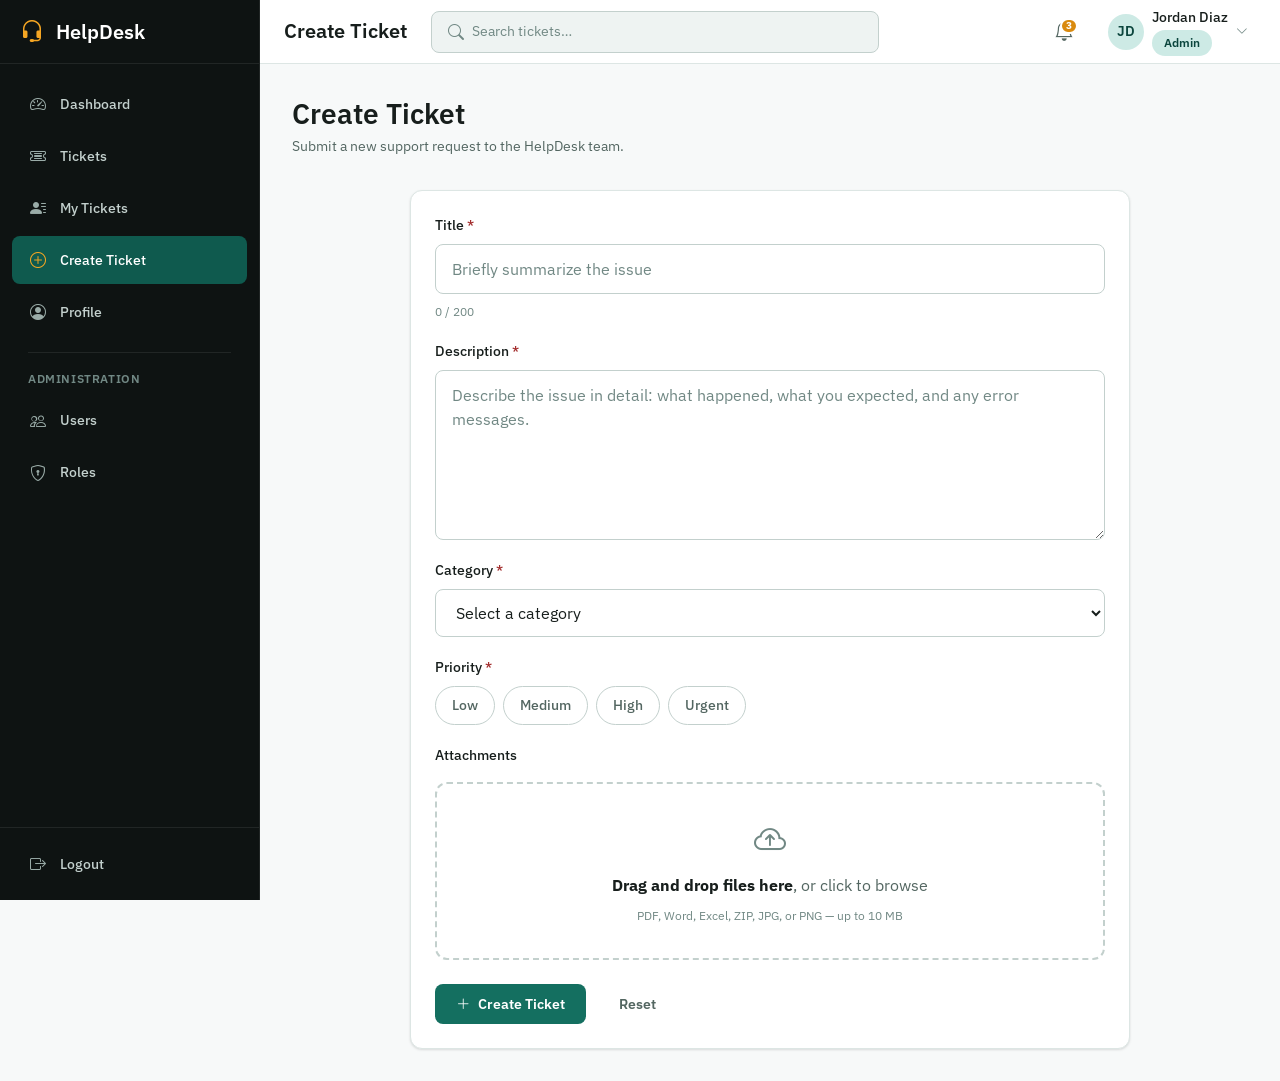
==== frontend/create-ticket.html @ c93eaa87 "feat(frontend): implement ticket management interface" ====
<!doctype html>
<html lang="en">
<head>
  <meta charset="UTF-8" />
  <meta name="viewport" content="width=device-width, initial-scale=1.0" />
  <title>Create Ticket · HelpDesk</title>
  <meta name="description" content="Submit a new HelpDesk support request." />

  <link rel="preconnect" href="https://fonts.googleapis.com" />
  <link rel="preconnect" href="https://fonts.gstatic.com" crossorigin />
  <link
    href="https://fonts.googleapis.com/css2?family=IBM+Plex+Sans:wght@400;500;600;700&family=IBM+Plex+Mono:wght@400;500&display=swap"
    rel="stylesheet"
  />
  <link
    rel="stylesheet"
    href="https://cdn.jsdelivr.net/npm/bootstrap-icons@1.11.3/font/bootstrap-icons.min.css"
  />

  <link rel="stylesheet" href="css/variables.css" />
  <link rel="stylesheet" href="css/base.css" />
  <link rel="stylesheet" href="css/layout.css" />
  <link rel="stylesheet" href="css/components.css" />
  <link rel="stylesheet" href="css/shell.css" />
</head>
<body>
  <a href="#main-content" class="skip-link">Skip to main content</a>

  <div class="app-shell" id="app-shell">
    <aside class="app-shell__sidebar sidebar" id="sidebar" aria-label="Primary">
      <div class="sidebar__brand">
        <i class="bi bi-headset" aria-hidden="true"></i>
        <span class="sidebar__brand-text">HelpDesk</span>
      </div>

      <nav class="sidebar__nav" aria-label="Main navigation">
        <ul class="sidebar__list">
          <li>
            <a class="sidebar__link" href="dashboard.html" data-nav="dashboard.html">
              <i class="bi bi-speedometer2" aria-hidden="true"></i>
              <span>Dashboard</span>
            </a>
          </li>
          <li>
            <a class="sidebar__link" href="tickets.html" data-nav="tickets.html">
              <i class="bi bi-ticket-detailed" aria-hidden="true"></i>
              <span>Tickets</span>
            </a>
          </li>
          <li>
            <a class="sidebar__link" href="my-tickets.html" data-nav="my-tickets.html">
              <i class="bi bi-person-lines-fill" aria-hidden="true"></i>
              <span>My Tickets</span>
            </a>
          </li>
          <li>
            <a class="sidebar__link" href="create-ticket.html" data-nav="create-ticket.html">
              <i class="bi bi-plus-circle" aria-hidden="true"></i>
              <span>Create Ticket</span>
            </a>
          </li>
          <li>
            <a class="sidebar__link" href="profile.html" data-nav="profile.html">
              <i class="bi bi-person-circle" aria-hidden="true"></i>
              <span>Profile</span>
            </a>
          </li>
        </ul>

        <div class="sidebar__divider" role="separator"></div>
        <p class="sidebar__section-label">Administration</p>
        <ul class="sidebar__list">
          <li>
            <a class="sidebar__link" href="users.html" data-nav="users.html">
              <i class="bi bi-people" aria-hidden="true"></i>
              <span>Users</span>
            </a>
          </li>
          <li>
            <a class="sidebar__link" href="roles.html" data-nav="roles.html">
              <i class="bi bi-shield-lock" aria-hidden="true"></i>
              <span>Roles</span>
            </a>
          </li>
        </ul>
      </nav>

      <div class="sidebar__footer">
        <button
          type="button"
          class="sidebar__link"
          data-placeholder-action="Sign-out isn't connected to the backend yet."
        >
          <i class="bi bi-box-arrow-right" aria-hidden="true"></i>
          <span>Logout</span>
        </button>
      </div>
    </aside>

    <div class="app-shell__overlay" id="shell-overlay" hidden></div>

    <header class="app-shell__topbar topbar">
      <button
        type="button"
        class="topbar__menu-toggle"
        id="sidebar-toggle"
        aria-label="Toggle navigation"
        aria-expanded="false"
        aria-controls="sidebar"
      >
        <i class="bi bi-list" aria-hidden="true"></i>
      </button>

      <p class="topbar__title" aria-hidden="true">Create Ticket</p>

      <div class="topbar__search">
        <i class="bi bi-search" aria-hidden="true"></i>
        <input
          type="search"
          class="topbar__search-input"
          placeholder="Search tickets…"
          aria-label="Search tickets"
        />
      </div>

      <div class="topbar__actions">
        <button
          type="button"
          class="topbar__icon-btn"
          aria-label="Notifications, 3 unread"
          data-placeholder-action="Notifications aren't wired up yet."
        >
          <i class="bi bi-bell" aria-hidden="true"></i>
          <span class="topbar__badge" aria-hidden="true">3</span>
        </button>

        <div class="topbar__user">
          <button
            type="button"
            class="topbar__user-trigger"
            id="user-menu-trigger"
            aria-haspopup="true"
            aria-expanded="false"
            aria-controls="user-menu"
          >
            <span class="avatar" aria-hidden="true">JD</span>
            <span class="topbar__user-info">
              <span class="topbar__user-name">Jordan Diaz</span>
              <span class="badge badge--brand">Admin</span>
            </span>
            <i class="bi bi-chevron-down" aria-hidden="true"></i>
          </button>

          <div class="dropdown-menu" id="user-menu" role="menu" aria-label="User menu" hidden>
            <a class="dropdown-menu__item" role="menuitem" href="profile.html">
              <i class="bi bi-person" aria-hidden="true"></i>
              Profile
            </a>
            <div class="dropdown-menu__divider" role="separator"></div>
            <button
              type="button"
              class="dropdown-menu__item"
              role="menuitem"
              data-placeholder-action="Sign-out isn't connected to the backend yet."
            >
              <i class="bi bi-box-arrow-right" aria-hidden="true"></i>
              Logout
            </button>
          </div>
        </div>
      </div>
    </header>

    <main class="app-shell__main" id="main-content">
      <div class="page-header">
        <div>
          <h1 class="page-header__title">Create Ticket</h1>
          <p class="page-header__subtitle">Submit a new support request to the HelpDesk team.</p>
        </div>
      </div>

      <div class="container container--md">
        <div class="card">
          <div class="card__body">
            <form id="create-ticket-form" novalidate>
              <div class="form-group">
              <label class="form-label form-label--required" for="title-input">Title</label>
              <input
                class="form-control"
                type="text"
                id="title-input"
                name="title"
                maxlength="200"
                placeholder="Briefly summarize the issue"
                aria-describedby="title-error title-count"
                required
              />
              <div class="flex justify-between">
                <p class="form-error" id="title-error" role="alert" hidden></p>
                <p class="form-hint" id="title-count">0 / 200</p>
              </div>
            </div>

            <div class="form-group">
              <label class="form-label form-label--required" for="description-input">Description</label>
              <textarea
                class="form-control"
                id="description-input"
                name="description"
                rows="6"
                placeholder="Describe the issue in detail: what happened, what you expected, and any error messages."
                aria-describedby="description-error"
                required
              ></textarea>
              <p class="form-error" id="description-error" role="alert" hidden></p>
            </div>

            <div class="form-group">
              <label class="form-label form-label--required" for="category-select">Category</label>
              <select class="form-control" id="category-select" name="category" aria-describedby="category-error" required>
                <option value="" disabled selected>Select a category</option>
                <option value="Software">Software</option>
                <option value="Hardware">Hardware</option>
                <option value="Network">Network</option>
                <option value="Email">Email</option>
                <option value="Accounts">Accounts</option>
                <option value="Security">Security</option>
                <option value="Infrastructure">Infrastructure</option>
                <option value="Other">Other</option>
              </select>
              <p class="form-error" id="category-error" role="alert" hidden></p>
            </div>

            <div class="form-group">
              <span class="form-label form-label--required" id="priority-label">Priority</span>
              <div class="choice-group" role="radiogroup" aria-labelledby="priority-label" aria-describedby="priority-error">
                <button type="button" class="choice-chip" data-priority="LOW" role="radio" aria-checked="false">Low</button>
                <button type="button" class="choice-chip" data-priority="MEDIUM" role="radio" aria-checked="false">Medium</button>
                <button type="button" class="choice-chip" data-priority="HIGH" role="radio" aria-checked="false">High</button>
                <button type="button" class="choice-chip" data-priority="URGENT" role="radio" aria-checked="false">Urgent</button>
              </div>
              <p class="form-error" id="priority-error" role="alert" hidden></p>
            </div>

            <div class="form-group">
              <span class="form-label">Attachments</span>
              <div id="attachment-preview-list"></div>
              <div
                class="upload-area"
                id="attachment-upload"
                tabindex="0"
                role="button"
                aria-label="Upload an attachment: drag and drop files, or press Enter to browse"
              >
                <i class="bi bi-cloud-arrow-up" aria-hidden="true"></i>
                <p><strong>Drag and drop files here</strong>, or click to browse</p>
                <p class="form-hint">PDF, Word, Excel, ZIP, JPG, or PNG — up to 10 MB</p>
                <input
                  type="file"
                  id="attachment-input"
                  class="sr-only"
                  multiple
                  tabindex="-1"
                  aria-hidden="true"
                  accept=".pdf,.doc,.docx,.xls,.xlsx,.zip,.jpg,.jpeg,.png"
                />
              </div>
            </div>

            <div class="flex gap-3 mt-6">
              <button type="submit" id="create-ticket-submit" class="btn btn--primary">
                <i class="bi bi-plus-lg" aria-hidden="true"></i>
                Create Ticket
              </button>
              <button type="reset" class="btn btn--ghost">
                Reset
              </button>
            </div>
          </form>
        </div>
        </div>
      </div>
    </main>
  </div>

  <script type="module" src="js/pages/create-ticket.js"></script>
</body>
</html>
---- frontend/css/variables.css ----
/*
  Design tokens — "Signal & Slate"
  A cool slate-teal neutral scale (never pure gray) paired with a deep teal
  brand color and an amber "signal" accent reserved for anything that needs
  a human's attention: priority, pending states, warnings. The metaphor is
  literal for a HelpDesk: tickets are signals, teal is the calm resolution
  color, amber is the thing still waiting on you.

  Every other stylesheet reads from here only — no hex codes, no magic
  numbers for spacing/radius/shadow/etc. should appear outside this file.
*/

:root {
  /* ---------- Neutral scale (cool slate-teal undertone) ---------- */
  --color-neutral-0: #ffffff;
  --color-neutral-50: #f7f9f9;
  --color-neutral-100: #eef3f2;
  --color-neutral-200: #dde6e4;
  --color-neutral-300: #c3d0cd;
  --color-neutral-400: #9aacA8;
  --color-neutral-500: #718884;
  --color-neutral-600: #536661;
  --color-neutral-700: #3d4c48;
  --color-neutral-800: #283330;
  --color-neutral-900: #171e1c;
  --color-neutral-950: #0e1312;

  /* ---------- Brand (deep teal) ---------- */
  --color-brand-50: #eaf6f4;
  --color-brand-100: #cdeae5;
  --color-brand-200: #9bd5cb;
  --color-brand-300: #69c0b1;
  --color-brand-400: #3ca897;
  --color-brand-500: #1f8b7a;
  --color-brand-600: #146f60;
  --color-brand-700: #0f5a4e;
  --color-brand-800: #0b453d;
  --color-brand-900: #08332c;

  /* ---------- Signal (amber — attention / warning / priority) ---------- */
  --color-signal-50: #fff7e8;
  --color-signal-100: #ffebc2;
  --color-signal-200: #ffd98a;
  --color-signal-300: #fdc35a;
  --color-signal-400: #f5a623;
  --color-signal-500: #d98a0f;
  --color-signal-600: #b4700a;
  --color-signal-700: #8f5808;

  /* ---------- Semantic ---------- */
  --color-success-100: #dcf3e7;
  --color-success-500: #1e8e5a;
  --color-success-600: #187249;
  --color-success-700: #146643;

  --color-danger-100: #fbe2e2;
  --color-danger-500: #c33b3b;
  --color-danger-600: #a32e2e;
  --color-danger-700: #832525;

  --color-warning-100: var(--color-signal-100);
  --color-warning-500: var(--color-signal-500);
  --color-warning-600: var(--color-signal-600);

  --color-info-100: #dceef2;
  --color-info-500: #3b7a8c;
  --color-info-600: #2a5a68;

  /* ---------- Surface & text (light theme defaults) ---------- */
  --color-bg-canvas: var(--color-neutral-50);
  --color-bg-surface: var(--color-neutral-0);
  --color-bg-surface-raised: var(--color-neutral-0);
  --color-bg-sunken: var(--color-neutral-100);
  --color-border: var(--color-neutral-200);
  --color-border-strong: var(--color-neutral-300);

  --color-text-primary: var(--color-neutral-900);
  --color-text-secondary: var(--color-neutral-600);
  --color-text-muted: var(--color-neutral-500);
  --color-text-on-brand: var(--color-neutral-0);
  --color-text-link: var(--color-brand-700);
  --color-text-link-hover: var(--color-brand-800);

  --color-focus-ring: var(--color-brand-500);

  /* ---------- Typography ---------- */
  --font-family-sans: "IBM Plex Sans", "Segoe UI", -apple-system, BlinkMacSystemFont, sans-serif;
  --font-family-mono: "IBM Plex Mono", ui-monospace, SFMono-Regular, Menlo, Consolas, monospace;

  --font-size-xs: 0.75rem;    /* 12px */
  --font-size-sm: 0.875rem;   /* 14px */
  --font-size-base: 1rem;     /* 16px */
  --font-size-md: 1.125rem;   /* 18px */
  --font-size-lg: 1.25rem;    /* 20px */
  --font-size-xl: 1.5rem;     /* 24px */
  --font-size-2xl: 1.75rem;   /* 28px */
  --font-size-3xl: 2rem;      /* 32px */
  --font-size-4xl: 2.5rem;    /* 40px */

  --font-weight-regular: 400;
  --font-weight-medium: 500;
  --font-weight-semibold: 600;
  --font-weight-bold: 700;

  --line-height-tight: 1.25;
  --line-height-snug: 1.375;
  --line-height-normal: 1.5;
  --line-height-relaxed: 1.625;

  /* ---------- Spacing (4px base unit) ---------- */
  --space-0: 0;
  --space-1: 0.25rem;   /* 4px */
  --space-2: 0.5rem;    /* 8px */
  --space-3: 0.75rem;   /* 12px */
  --space-4: 1rem;      /* 16px */
  --space-5: 1.25rem;   /* 20px */
  --space-6: 1.5rem;    /* 24px */
  --space-8: 2rem;      /* 32px */
  --space-10: 2.5rem;   /* 40px */
  --space-12: 3rem;     /* 48px */
  --space-16: 4rem;     /* 64px */
  --space-20: 5rem;     /* 80px */
  --space-24: 6rem;     /* 96px */

  /* ---------- Radius ---------- */
  --radius-sm: 0.25rem;   /* 4px */
  --radius-md: 0.5rem;    /* 8px */
  --radius-lg: 0.75rem;   /* 12px */
  --radius-xl: 1rem;      /* 16px */
  --radius-full: 9999px;

  /* ---------- Shadows (soft, low-opacity, neutral-tinted) ---------- */
  --shadow-xs: 0 1px 2px rgba(14, 19, 18, 0.06);
  --shadow-sm: 0 1px 3px rgba(14, 19, 18, 0.08), 0 1px 2px rgba(14, 19, 18, 0.05);
  --shadow-md: 0 4px 8px rgba(14, 19, 18, 0.08), 0 2px 4px rgba(14, 19, 18, 0.06);
  --shadow-lg: 0 12px 24px rgba(14, 19, 18, 0.12), 0 4px 8px rgba(14, 19, 18, 0.06);
  --shadow-xl: 0 24px 48px rgba(14, 19, 18, 0.16), 0 8px 16px rgba(14, 19, 18, 0.08);
  --shadow-focus: 0 0 0 3px rgba(31, 139, 122, 0.35);

  /* ---------- Motion ---------- */
  --transition-fast: 120ms;
  --transition-base: 200ms;
  --transition-slow: 320ms;
  --ease-standard: cubic-bezier(0.4, 0, 0.2, 1);

  /* ---------- Z-index scale ---------- */
  --z-base: 0;
  --z-dropdown: 1000;
  --z-sticky: 1100;
  --z-overlay: 1200;
  --z-modal: 1300;
  --z-toast: 1400;
  --z-tooltip: 1500;

  /* ---------- App shell (sidebar + topbar) ---------- */
  --sidebar-width: 16.25rem;      /* 260px, desktop */
  --sidebar-width-collapsed: 4.5rem; /* 72px, icon-only tablet rail */
  --topbar-height: 4rem;          /* 64px */

  /* ---------- Container widths ---------- */
  --container-sm: 640px;
  --container-md: 768px;
  --container-lg: 1024px;
  --container-xl: 1280px;
  --container-2xl: 1440px;

  /*
    Breakpoint reference only — CSS custom properties cannot be used inside
    an @media condition, so these document the literal px values every
    @media rule in this codebase must match: mobile <480px, tablet <768px,
    desktop <1024px, wide >=1280px.
  */
  --breakpoint-sm: 480px;
  --breakpoint-md: 768px;
  --breakpoint-lg: 1024px;
  --breakpoint-xl: 1280px;
}

/* ---------- Dark theme ---------- */
@media (prefers-color-scheme: dark) {
  :root:not([data-theme="light"]) {
    --color-bg-canvas: var(--color-neutral-950);
    --color-bg-surface: var(--color-neutral-900);
    --color-bg-surface-raised: var(--color-neutral-800);
    --color-bg-sunken: #10201d;
    --color-border: var(--color-neutral-700);
    --color-border-strong: var(--color-neutral-600);

    --color-text-primary: var(--color-neutral-50);
    --color-text-secondary: var(--color-neutral-300);
    --color-text-muted: var(--color-neutral-400);
    --color-text-link: var(--color-brand-300);
    --color-text-link-hover: var(--color-brand-200);

    --color-focus-ring: var(--color-brand-300);

    --shadow-xs: 0 1px 2px rgba(0, 0, 0, 0.35);
    --shadow-sm: 0 1px 3px rgba(0, 0, 0, 0.4), 0 1px 2px rgba(0, 0, 0, 0.3);
    --shadow-md: 0 4px 8px rgba(0, 0, 0, 0.45), 0 2px 4px rgba(0, 0, 0, 0.3);
    --shadow-lg: 0 12px 24px rgba(0, 0, 0, 0.5), 0 4px 8px rgba(0, 0, 0, 0.3);
    --shadow-xl: 0 24px 48px rgba(0, 0, 0, 0.55), 0 8px 16px rgba(0, 0, 0, 0.35);
  }
}

/* Explicit opt-in override, ready for a future theme toggle. */
:root[data-theme="dark"] {
  --color-bg-canvas: var(--color-neutral-950);
  --color-bg-surface: var(--color-neutral-900);
  --color-bg-surface-raised: var(--color-neutral-800);
  --color-bg-sunken: #10201d;
  --color-border: var(--color-neutral-700);
  --color-border-strong: var(--color-neutral-600);

  --color-text-primary: var(--color-neutral-50);
  --color-text-secondary: var(--color-neutral-300);
  --color-text-muted: var(--color-neutral-400);
  --color-text-link: var(--color-brand-300);
  --color-text-link-hover: var(--color-brand-200);

  --color-focus-ring: var(--color-brand-300);
}
---- frontend/css/base.css ----
/* Reset, root typography, and global accessibility defaults. Loaded after
   variables.css and before layout.css / components.css. */

*,
*::before,
*::after {
  box-sizing: border-box;
}

* {
  margin: 0;
  padding: 0;
}

html {
  font-size: 100%;
  -webkit-text-size-adjust: 100%;
  scroll-behavior: smooth;
}

@media (prefers-reduced-motion: reduce) {
  html {
    scroll-behavior: auto;
  }

  *,
  *::before,
  *::after {
    animation-duration: 0.001ms !important;
    animation-iteration-count: 1 !important;
    transition-duration: 0.001ms !important;
    scroll-behavior: auto !important;
  }
}

body {
  font-family: var(--font-family-sans);
  font-size: var(--font-size-base);
  font-weight: var(--font-weight-regular);
  line-height: var(--line-height-normal);
  color: var(--color-text-primary);
  background-color: var(--color-bg-canvas);
  min-height: 100vh;
  text-rendering: optimizeLegibility;
  -webkit-font-smoothing: antialiased;
}

h1,
h2,
h3,
h4,
h5,
h6 {
  font-weight: var(--font-weight-semibold);
  line-height: var(--line-height-tight);
  color: var(--color-text-primary);
}

h1 {
  font-size: var(--font-size-3xl);
}

h2 {
  font-size: var(--font-size-2xl);
}

h3 {
  font-size: var(--font-size-xl);
}

h4 {
  font-size: var(--font-size-lg);
}

p {
  line-height: var(--line-height-relaxed);
}

small {
  font-size: var(--font-size-sm);
}

code,
kbd,
samp,
pre {
  font-family: var(--font-family-mono);
}

a {
  color: var(--color-text-link);
  text-decoration: none;
}

a:hover {
  color: var(--color-text-link-hover);
  text-decoration: underline;
}

img,
svg {
  display: block;
  max-width: 100%;
}

button,
input,
select,
textarea {
  font: inherit;
  color: inherit;
}

button {
  cursor: pointer;
  background: none;
  border: none;
}

ul,
ol {
  list-style: none;
}

table {
  border-collapse: collapse;
  width: 100%;
}

/* Single, consistent focus treatment for every interactive element —
   :focus-visible so mouse clicks don't leave a visible ring, only
   keyboard/AT navigation does. */
a:focus-visible,
button:focus-visible,
input:focus-visible,
select:focus-visible,
textarea:focus-visible,
[tabindex]:focus-visible {
  outline: 2px solid var(--color-focus-ring);
  outline-offset: 2px;
}

::selection {
  background-color: var(--color-brand-200);
  color: var(--color-brand-900);
}

/* Visually hidden but still available to assistive technology. */
.sr-only {
  position: absolute;
  width: 1px;
  height: 1px;
  padding: 0;
  margin: -1px;
  overflow: hidden;
  clip: rect(0, 0, 0, 0);
  white-space: nowrap;
  border: 0;
}
---- frontend/css/layout.css ----
/* Structural layout primitives: containers, grid/flex utilities, and page
   skeleton (app shell). Desktop-first — base rules target desktop/tablet,
   @media (max-width) rules scale down for mobile. */

.container {
  width: 100%;
  max-width: var(--container-xl);
  margin-inline: auto;
  padding-inline: var(--space-6);
}

.container--sm {
  max-width: var(--container-sm);
}

.container--md {
  max-width: var(--container-md);
}

.container--2xl {
  max-width: var(--container-2xl);
}

@media (max-width: 768px) {
  .container {
    padding-inline: var(--space-4);
  }
}

/* ---------- Flex utilities ---------- */
.flex {
  display: flex;
}

.flex-col {
  flex-direction: column;
}

.flex-wrap {
  flex-wrap: wrap;
}

.items-center {
  align-items: center;
}

.items-start {
  align-items: flex-start;
}

.items-end {
  align-items: flex-end;
}

.justify-center {
  justify-content: center;
}

.justify-between {
  justify-content: space-between;
}

.justify-end {
  justify-content: flex-end;
}

.flex-1 {
  flex: 1 1 0%;
}

.gap-1 { gap: var(--space-1); }
.gap-2 { gap: var(--space-2); }
.gap-3 { gap: var(--space-3); }
.gap-4 { gap: var(--space-4); }
.gap-6 { gap: var(--space-6); }
.gap-8 { gap: var(--space-8); }

/* ---------- Grid utilities ---------- */
.grid {
  display: grid;
  gap: var(--space-6);
}

.grid-cols-2 {
  grid-template-columns: repeat(2, 1fr);
}

.grid-cols-3 {
  grid-template-columns: repeat(3, 1fr);
}

.grid-cols-4 {
  grid-template-columns: repeat(4, 1fr);
}

@media (max-width: 1024px) {
  .grid-cols-4 {
    grid-template-columns: repeat(2, 1fr);
  }
}

@media (max-width: 768px) {
  .grid-cols-2,
  .grid-cols-3,
  .grid-cols-4 {
    grid-template-columns: 1fr;
  }
}

/* ---------- Spacing utilities (the small, high-reuse subset only) ---------- */
.mt-2 { margin-top: var(--space-2); }
.mt-4 { margin-top: var(--space-4); }
.mt-6 { margin-top: var(--space-6); }
.mt-8 { margin-top: var(--space-8); }
.mb-2 { margin-bottom: var(--space-2); }
.mb-4 { margin-bottom: var(--space-4); }
.mb-6 { margin-bottom: var(--space-6); }
.ml-auto { margin-left: auto; }

/* Technical/code-like data (device info, error codes) — reaches for the
   mono half of the type pairing that base.css otherwise never uses. */
.text-mono {
  font-family: var(--font-family-mono);
  font-size: var(--font-size-sm);
  color: var(--color-text-secondary);
}

/* ---------- App shell skeleton ---------- */
/* The structural grid every authenticated page (dashboard, tickets,
   profile, admin, ...) shares. Visual skin for the sidebar/topbar
   contents lives in shell.css — this file only owns the grid mechanics,
   consistent with layout.css's "structural, content-agnostic" job. */
.app-shell {
  display: grid;
  grid-template-columns: var(--sidebar-width) 1fr;
  grid-template-rows: var(--topbar-height) 1fr;
  grid-template-areas:
    "sidebar topbar"
    "sidebar main";
  min-height: 100vh;
}

.app-shell__topbar {
  grid-area: topbar;
  position: sticky;
  top: 0;
  z-index: var(--z-sticky);
}

.app-shell__sidebar {
  grid-area: sidebar;
}

.app-shell__main {
  grid-area: main;
  padding: var(--space-8);
  overflow-x: auto;
  overflow-y: auto;
}

/* Tablet: a permanent icon-only rail, not a toggle — the simplest way to
   keep every nav item reachable without spending width on labels. */
@media (max-width: 1024px) {
  .app-shell {
    grid-template-columns: var(--sidebar-width-collapsed) 1fr;
  }
}

/* Mobile: the sidebar leaves the grid entirely and becomes an off-canvas
   overlay (shell.css positions/animates it); shell.js toggles `.is-open`
   and the backdrop's `hidden` attribute. */
@media (max-width: 768px) {
  .app-shell {
    grid-template-columns: 1fr;
    grid-template-areas:
      "topbar"
      "main";
  }

  .app-shell__sidebar {
    position: fixed;
    inset-block: 0;
    left: 0;
    width: var(--sidebar-width);
    transform: translateX(-100%);
    transition: transform var(--transition-base) var(--ease-standard);
    z-index: var(--z-modal);
  }

  .app-shell__sidebar.is-open {
    transform: translateX(0);
  }
}

.app-shell__overlay {
  position: fixed;
  inset: 0;
  z-index: var(--z-overlay);
  background-color: rgba(14, 19, 18, 0.45);
}

.app-shell__overlay[hidden] {
  display: none;
}

/* ---------- Detail-page layout (main content + a narrower sidebar) ---------- */
/* For any page pairing primary content with a "key facts" side panel —
   ticket-details.html now, a future profile/user-details page later.
   Deliberately not a 50/50 .grid-cols-2: the sidebar is a summary, not a
   peer column. */
.grid-detail {
  display: grid;
  grid-template-columns: 2fr 1fr;
  gap: var(--space-6);
  align-items: start;
}

.grid-detail__sidebar {
  position: sticky;
  top: calc(var(--topbar-height) + var(--space-6));
}

@media (max-width: 1024px) {
  .grid-detail {
    grid-template-columns: 1fr;
  }

  .grid-detail__sidebar {
    position: static;
  }
}

/* ---------- Full-viewport centering (used by the auth screens) ---------- */
.screen-center {
  min-height: 100vh;
  display: flex;
  align-items: center;
  justify-content: center;
}
---- frontend/css/components.css ----
/* Reusable component library: buttons, cards, forms, tables, badges,
   alerts, spinner, modal, toast, empty state. Every component is
   BEM-lite (.component, .component__part, .component--variant) and reads
   exclusively from variables.css tokens. */

/* ================= Buttons ================= */
.btn {
  display: inline-flex;
  align-items: center;
  justify-content: center;
  gap: var(--space-2);
  padding: var(--space-3) var(--space-5);
  border-radius: var(--radius-md);
  font-size: var(--font-size-sm);
  font-weight: var(--font-weight-semibold);
  line-height: 1;
  border: 1px solid transparent;
  transition: background-color var(--transition-fast) var(--ease-standard),
    border-color var(--transition-fast) var(--ease-standard),
    box-shadow var(--transition-fast) var(--ease-standard),
    transform var(--transition-fast) var(--ease-standard);
  white-space: nowrap;
}

.btn:active {
  transform: translateY(1px);
}

.btn:disabled,
.btn[aria-disabled="true"] {
  opacity: 0.55;
  cursor: not-allowed;
  transform: none;
}

.btn--sm {
  padding: var(--space-2) var(--space-4);
  font-size: var(--font-size-xs);
}

.btn--lg {
  padding: var(--space-4) var(--space-6);
  font-size: var(--font-size-base);
}

.btn--block {
  width: 100%;
}

.btn--primary {
  background-color: var(--color-brand-600);
  color: var(--color-text-on-brand);
}

.btn--primary:hover:not(:disabled) {
  background-color: var(--color-brand-700);
}

.btn--secondary {
  background-color: var(--color-bg-sunken);
  color: var(--color-text-primary);
  border-color: var(--color-border-strong);
}

.btn--secondary:hover:not(:disabled) {
  background-color: var(--color-neutral-200);
}

.btn--outline {
  background-color: transparent;
  color: var(--color-brand-700);
  border-color: var(--color-brand-600);
}

.btn--outline:hover:not(:disabled) {
  background-color: var(--color-brand-50);
}

.btn--ghost {
  background-color: transparent;
  color: var(--color-text-secondary);
}

.btn--ghost:hover:not(:disabled) {
  background-color: var(--color-bg-sunken);
  color: var(--color-text-primary);
}

.btn--danger {
  background-color: var(--color-danger-600);
  color: var(--color-text-on-brand);
}

.btn--danger:hover:not(:disabled) {
  background-color: var(--color-danger-700);
}

/* A .btn is often an <a> (e.g. "Back to sign in"), and base.css's global
   `a:hover` rule (color + underline) outranks a plain `.btn--variant`
   color declaration on specificity — without this, an anchor button's
   text would flip to the link-hover color and underline on hover. */
a.btn,
a.btn:hover,
a.btn:focus {
  text-decoration: none;
}

a.btn--primary:hover,
a.btn--danger:hover {
  color: var(--color-text-on-brand);
}

a.btn--secondary:hover {
  color: var(--color-text-primary);
}

a.btn--outline:hover {
  color: var(--color-brand-700);
}

a.btn--ghost:hover {
  color: var(--color-text-primary);
}

/* Injected by utils.js's setButtonLoading() in place of the button's icon
   while a (simulated or real) request is in flight. Uses currentColor so
   it automatically matches whichever button variant it's placed in. */
.btn__spinner {
  width: 1rem;
  height: 1rem;
  border: 2px solid currentColor;
  border-top-color: transparent;
  border-radius: var(--radius-full);
  opacity: 0.85;
  animation: spin 700ms linear infinite;
}

/* ================= Cards ================= */
.card {
  background-color: var(--color-bg-surface);
  border: 1px solid var(--color-border);
  border-radius: var(--radius-lg);
  box-shadow: var(--shadow-sm);
}

.card__header {
  padding: var(--space-5) var(--space-6);
  border-bottom: 1px solid var(--color-border);
  display: flex;
  align-items: center;
  justify-content: space-between;
  gap: var(--space-4);
}

.card__header h1,
.card__header h2,
.card__header h3 {
  font-size: var(--font-size-lg);
}

.card__body {
  padding: var(--space-6);
}

.card__footer {
  padding: var(--space-5) var(--space-6);
  border-top: 1px solid var(--color-border);
  display: flex;
  align-items: center;
  justify-content: flex-end;
  gap: var(--space-3);
}

/* ================= Forms ================= */
.form-group {
  display: flex;
  flex-direction: column;
  gap: var(--space-2);
  margin-bottom: var(--space-5);
}

.form-label {
  font-size: var(--font-size-sm);
  font-weight: var(--font-weight-medium);
  color: var(--color-text-primary);
}

.form-label--required::after {
  content: " *";
  color: var(--color-danger-600);
}

.form-control {
  width: 100%;
  padding: var(--space-3) var(--space-4);
  font-size: var(--font-size-base);
  color: var(--color-text-primary);
  background-color: var(--color-bg-surface);
  border: 1px solid var(--color-border-strong);
  border-radius: var(--radius-md);
  transition: border-color var(--transition-fast) var(--ease-standard),
    box-shadow var(--transition-fast) var(--ease-standard);
}

textarea.form-control {
  min-height: 6rem;
  resize: vertical;
}

.form-control::placeholder {
  color: var(--color-text-muted);
}

.form-control:focus-visible {
  outline: none;
  border-color: var(--color-brand-500);
  box-shadow: var(--shadow-focus);
}

.form-control[aria-invalid="true"] {
  border-color: var(--color-danger-600);
}

.form-control[aria-invalid="true"]:focus-visible {
  box-shadow: 0 0 0 3px rgba(195, 59, 59, 0.25);
}

.form-hint {
  font-size: var(--font-size-xs);
  color: var(--color-text-muted);
}

.form-error {
  font-size: var(--font-size-xs);
  color: var(--color-danger-600);
  font-weight: var(--font-weight-medium);
}

.form-check {
  display: flex;
  align-items: center;
  gap: var(--space-2);
}

.form-check input[type="checkbox"],
.form-check input[type="radio"] {
  width: 1.125rem;
  height: 1.125rem;
  accent-color: var(--color-brand-600);
}

.form-check label {
  font-size: var(--font-size-sm);
  color: var(--color-text-secondary);
}

/* ================= Input affix (icon and/or trailing toggle) ================= */
/* Originally auth-only; moved here once the tickets search box needed it
   too — a plain input decoration, not something specific to auth forms. */
.input-affix {
  position: relative;
}

.input-affix .form-control {
  padding-left: var(--space-10);
}

.input-affix__icon {
  position: absolute;
  left: var(--space-3);
  top: 50%;
  transform: translateY(-50%);
  color: var(--color-text-muted);
  pointer-events: none;
}

.input-affix__toggle {
  position: absolute;
  right: var(--space-1);
  top: 50%;
  transform: translateY(-50%);
  color: var(--color-text-muted);
  padding: var(--space-2);
  border-radius: var(--radius-sm);
}

.input-affix__toggle:hover {
  color: var(--color-text-primary);
  background-color: var(--color-bg-sunken);
}

/* ================= Password strength & requirements ================= */
.password-strength {
  display: flex;
  align-items: center;
  gap: var(--space-3);
  margin-top: var(--space-2);
}

.password-strength__bar {
  flex: 1 1 0%;
  height: 0.375rem;
  border-radius: var(--radius-full);
  background-color: var(--color-bg-sunken);
  overflow: hidden;
}

.password-strength__fill {
  height: 100%;
  width: 0%;
  border-radius: var(--radius-full);
  background-color: var(--color-border-strong);
  transition: width var(--transition-base) var(--ease-standard),
    background-color var(--transition-base) var(--ease-standard);
}

.password-strength--very-weak .password-strength__fill {
  background-color: var(--color-danger-500);
}

.password-strength--weak .password-strength__fill {
  background-color: var(--color-danger-500);
}

.password-strength--fair .password-strength__fill {
  background-color: var(--color-signal-400);
}

.password-strength--good .password-strength__fill {
  background-color: var(--color-info-500);
}

.password-strength--strong .password-strength__fill {
  background-color: var(--color-success-500);
}

.password-strength__label {
  font-size: var(--font-size-xs);
  font-weight: var(--font-weight-medium);
  color: var(--color-text-muted);
  min-width: 5.5rem;
  text-align: right;
}

.password-requirements {
  display: grid;
  grid-template-columns: repeat(2, 1fr);
  gap: var(--space-1) var(--space-4);
  margin-top: var(--space-3);
}

@media (max-width: 480px) {
  .password-requirements {
    grid-template-columns: 1fr;
  }
}

.password-requirements__item {
  display: flex;
  align-items: center;
  gap: var(--space-2);
  font-size: var(--font-size-xs);
  color: var(--color-text-muted);
  transition: color var(--transition-fast) var(--ease-standard);
}

.password-requirements__item i {
  font-size: var(--font-size-sm);
  flex-shrink: 0;
}

.password-requirements__item.is-met {
  color: var(--color-success-700);
}

/* ================= Tables ================= */
.table-wrapper {
  overflow-x: auto;
  border: 1px solid var(--color-border);
  border-radius: var(--radius-lg);
}

.table {
  width: 100%;
  border-collapse: collapse;
  font-size: var(--font-size-sm);
}

.table thead {
  background-color: var(--color-bg-sunken);
}

.table th {
  text-align: left;
  padding: var(--space-3) var(--space-4);
  font-weight: var(--font-weight-semibold);
  color: var(--color-text-secondary);
  text-transform: uppercase;
  font-size: var(--font-size-xs);
  letter-spacing: 0.04em;
  white-space: nowrap;
}

.table td {
  padding: var(--space-4);
  border-top: 1px solid var(--color-border);
  color: var(--color-text-primary);
  vertical-align: middle;
}

.table tbody tr {
  transition: background-color var(--transition-fast) var(--ease-standard);
}

.table--hover tbody tr:hover {
  background-color: var(--color-bg-sunken);
}

.table--striped tbody tr:nth-child(even) {
  background-color: var(--color-bg-sunken);
}

.table--clickable tbody tr {
  cursor: pointer;
}

/* Responsive: below 768px each row becomes its own stacked card and every
   cell grows a label (from its header's text, via a data attribute) —
   the standard "responsive table" pattern for data that doesn't fit a
   narrow viewport as columns. Opt-in per table with .table--stack. */
@media (max-width: 768px) {
  .table--stack thead {
    position: absolute;
    width: 1px;
    height: 1px;
    overflow: hidden;
    clip: rect(0, 0, 0, 0);
  }

  .table--stack,
  .table--stack tbody,
  .table--stack tr,
  .table--stack td {
    display: block;
    width: 100%;
  }

  .table--stack tr {
    padding: var(--space-3) var(--space-4);
    border-bottom: 1px solid var(--color-border);
  }

  .table--stack td {
    display: flex;
    align-items: center;
    justify-content: space-between;
    gap: var(--space-4);
    padding: var(--space-2) 0;
    border-top: none;
    text-align: right;
  }

  .table--stack td[data-label]::before {
    content: attr(data-label);
    font-size: var(--font-size-xs);
    font-weight: var(--font-weight-semibold);
    color: var(--color-text-secondary);
    text-transform: uppercase;
    letter-spacing: 0.04em;
    text-align: left;
  }
}

/* ================= Filter bar ================= */
.filter-bar {
  display: flex;
  flex-wrap: wrap;
  align-items: center;
  gap: var(--space-3);
  margin-bottom: var(--space-6);
}

.filter-bar__search {
  flex: 1 1 16rem;
  max-width: 24rem;
}

/* ================= Filter dropdown ================= */
/* A single-select dropdown filter (Status/Priority/Category/Sort) — the
   open/close/outside-click/Escape mechanics come from core/dropdown.js,
   shared with the topbar user menu; this is only the visual trigger and
   the "which option is selected" indicator. */
.filter-dropdown {
  position: relative;
}

.filter-dropdown__trigger {
  display: flex;
  align-items: center;
  gap: var(--space-2);
  padding: var(--space-2) var(--space-4);
  border: 1px solid var(--color-border-strong);
  border-radius: var(--radius-md);
  background-color: var(--color-bg-surface);
  font-size: var(--font-size-sm);
  color: var(--color-text-primary);
  white-space: nowrap;
}

.filter-dropdown__trigger:hover {
  background-color: var(--color-bg-sunken);
}

.filter-dropdown__trigger i {
  font-size: var(--font-size-xs);
  color: var(--color-text-muted);
  transition: transform var(--transition-fast) var(--ease-standard);
}

.filter-dropdown__trigger[aria-expanded="true"] i {
  transform: rotate(180deg);
}

.filter-dropdown .dropdown-menu {
  top: calc(100% + var(--space-2));
  left: 0;
  min-width: max(100%, 13rem);
}

.dropdown-menu__item .bi-check2 {
  margin-left: auto;
  visibility: hidden;
  color: var(--color-brand-600);
}

.dropdown-menu__item.is-selected {
  color: var(--color-brand-700);
  font-weight: var(--font-weight-semibold);
}

.dropdown-menu__item.is-selected .bi-check2 {
  visibility: visible;
}

/* ================= Pagination ================= */
.pagination {
  display: flex;
  flex-wrap: wrap;
  align-items: center;
  justify-content: space-between;
  gap: var(--space-4);
  padding-top: var(--space-5);
}

.pagination__summary {
  font-size: var(--font-size-sm);
  color: var(--color-text-secondary);
}

.pagination__controls {
  display: flex;
  align-items: center;
  gap: var(--space-1);
}

.pagination__button {
  display: inline-flex;
  align-items: center;
  justify-content: center;
  min-width: 2.25rem;
  height: 2.25rem;
  padding: 0 var(--space-2);
  border: 1px solid var(--color-border-strong);
  border-radius: var(--radius-md);
  background-color: var(--color-bg-surface);
  font-size: var(--font-size-sm);
  color: var(--color-text-secondary);
}

.pagination__button:hover:not(:disabled) {
  background-color: var(--color-bg-sunken);
  color: var(--color-text-primary);
}

.pagination__button.is-active {
  background-color: var(--color-brand-600);
  border-color: var(--color-brand-600);
  color: var(--color-text-on-brand);
}

.pagination__button:disabled {
  opacity: 0.5;
  cursor: not-allowed;
}

/* ================= Loading skeleton ================= */
.skeleton {
  background: linear-gradient(
    90deg,
    var(--color-bg-sunken) 25%,
    var(--color-neutral-200) 37%,
    var(--color-bg-sunken) 63%
  );
  background-size: 400% 100%;
  border-radius: var(--radius-sm);
  animation: skeleton-shimmer 1.4s ease infinite;
}

@keyframes skeleton-shimmer {
  0% {
    background-position: 100% 50%;
  }
  100% {
    background-position: 0 50%;
  }
}

.skeleton-table__row {
  display: flex;
  align-items: center;
  gap: var(--space-4);
  padding: var(--space-4);
  border-top: 1px solid var(--color-border);
}

.skeleton-table__row:first-child {
  border-top: none;
}

.skeleton-table__cell {
  height: 1rem;
}

.skeleton-table__cell--sm {
  width: 4.5rem;
}

.skeleton-table__cell--md {
  width: 8rem;
}

.skeleton-table__cell--lg {
  width: 13rem;
}

.skeleton-table__cell--fill {
  flex: 1 1 auto;
}

/* ================= Badges ================= */
.badge {
  display: inline-flex;
  align-items: center;
  gap: var(--space-1);
  padding: var(--space-1) var(--space-3);
  border-radius: var(--radius-full);
  font-size: var(--font-size-xs);
  font-weight: var(--font-weight-semibold);
  line-height: 1.5;
  white-space: nowrap;
}

.badge--neutral {
  background-color: var(--color-bg-sunken);
  color: var(--color-text-secondary);
}

.badge--brand {
  background-color: var(--color-brand-100);
  color: var(--color-brand-800);
}

.badge--signal {
  background-color: var(--color-signal-100);
  color: var(--color-signal-700);
}

.badge--success {
  background-color: var(--color-success-100);
  color: var(--color-success-700);
}

.badge--danger {
  background-color: var(--color-danger-100);
  color: var(--color-danger-700);
}

.badge--info {
  background-color: var(--color-info-100);
  color: var(--color-info-600);
}

/* Solid-fill, one severity step above .badge--danger — reserved for
   Priority: Urgent, so it reads as more alarming than High at a glance
   without introducing a new hue. */
.badge--urgent {
  background-color: var(--color-danger-600);
  color: var(--color-text-on-brand);
}

/* ================= Alerts ================= */
.alert {
  display: flex;
  align-items: flex-start;
  gap: var(--space-3);
  padding: var(--space-4) var(--space-5);
  border-radius: var(--radius-md);
  border: 1px solid transparent;
  font-size: var(--font-size-sm);
}

.alert__icon {
  flex-shrink: 0;
  font-size: var(--font-size-lg);
  line-height: 1;
}

.alert__title {
  font-weight: var(--font-weight-semibold);
  margin-bottom: var(--space-1);
}

.alert--info {
  background-color: var(--color-info-100);
  border-color: var(--color-info-500);
  color: var(--color-info-600);
}

.alert--success {
  background-color: var(--color-success-100);
  border-color: var(--color-success-500);
  color: var(--color-success-700);
}

.alert--warning {
  background-color: var(--color-signal-100);
  border-color: var(--color-signal-400);
  color: var(--color-signal-700);
}

.alert--danger {
  background-color: var(--color-danger-100);
  border-color: var(--color-danger-500);
  color: var(--color-danger-700);
}

/* ================= Loading spinner ================= */
.spinner {
  width: 1.5rem;
  height: 1.5rem;
  border: 2.5px solid var(--color-border-strong);
  border-top-color: var(--color-brand-600);
  border-radius: var(--radius-full);
  animation: spin 700ms linear infinite;
}

.spinner--lg {
  width: 2.5rem;
  height: 2.5rem;
  border-width: 3px;
}

@keyframes spin {
  to {
    transform: rotate(360deg);
  }
}

.loading-overlay {
  position: fixed;
  inset: 0;
  z-index: var(--z-overlay);
  display: flex;
  align-items: center;
  justify-content: center;
  background-color: rgba(14, 19, 18, 0.35);
}

.loading-overlay[hidden] {
  display: none;
}

/* ================= Modal ================= */
.modal-overlay {
  position: fixed;
  inset: 0;
  z-index: var(--z-modal);
  display: flex;
  align-items: center;
  justify-content: center;
  padding: var(--space-6);
  background-color: rgba(14, 19, 18, 0.45);
}

.modal-overlay[hidden] {
  display: none;
}

.modal {
  width: 100%;
  max-width: 32rem;
  max-height: calc(100vh - var(--space-12));
  overflow-y: auto;
  background-color: var(--color-bg-surface);
  border-radius: var(--radius-xl);
  box-shadow: var(--shadow-xl);
}

.modal__header {
  display: flex;
  align-items: center;
  justify-content: space-between;
  gap: var(--space-4);
  padding: var(--space-5) var(--space-6);
  border-bottom: 1px solid var(--color-border);
}

.modal__close {
  color: var(--color-text-muted);
  font-size: var(--font-size-lg);
  line-height: 1;
  padding: var(--space-1);
  border-radius: var(--radius-sm);
}

.modal__close:hover {
  color: var(--color-text-primary);
  background-color: var(--color-bg-sunken);
}

.modal__body {
  padding: var(--space-6);
}

.modal__footer {
  display: flex;
  align-items: center;
  justify-content: flex-end;
  gap: var(--space-3);
  padding: var(--space-5) var(--space-6);
  border-top: 1px solid var(--color-border);
}

/* ================= Toast ================= */
.toast-container {
  position: fixed;
  top: var(--space-6);
  right: var(--space-6);
  z-index: var(--z-toast);
  display: flex;
  flex-direction: column;
  gap: var(--space-3);
  max-width: 24rem;
  width: 100%;
}

.toast {
  display: flex;
  align-items: flex-start;
  gap: var(--space-3);
  padding: var(--space-4) var(--space-5);
  border-radius: var(--radius-md);
  border: 1px solid var(--color-border);
  background-color: var(--color-bg-surface);
  box-shadow: var(--shadow-lg);
  font-size: var(--font-size-sm);
  animation: toast-in var(--transition-slow) var(--ease-standard);
}

.toast--success {
  border-left: 3px solid var(--color-success-500);
}

.toast--danger {
  border-left: 3px solid var(--color-danger-600);
}

.toast--warning {
  border-left: 3px solid var(--color-signal-400);
}

.toast--info {
  border-left: 3px solid var(--color-info-500);
}

@keyframes toast-in {
  from {
    opacity: 0;
    transform: translateX(1rem);
  }
  to {
    opacity: 1;
    transform: translateX(0);
  }
}

/* ================= Empty state ================= */
.empty-state {
  display: flex;
  flex-direction: column;
  align-items: center;
  justify-content: center;
  text-align: center;
  padding: var(--space-16) var(--space-6);
  color: var(--color-text-secondary);
}

.empty-state__icon {
  font-size: var(--font-size-4xl);
  color: var(--color-text-muted);
  margin-bottom: var(--space-4);
}

.empty-state__title {
  font-size: var(--font-size-lg);
  font-weight: var(--font-weight-semibold);
  color: var(--color-text-primary);
  margin-bottom: var(--space-2);
}

.empty-state__description {
  max-width: 28rem;
  margin-bottom: var(--space-6);
}

/* Sized down for use inside an auth-card rather than a full page region. */
.empty-state--card {
  padding: var(--space-4) 0 var(--space-2);
}

.empty-state--card .empty-state__description {
  margin-bottom: var(--space-2);
}

/* ================= Page header ================= */
/* Title + actions bar reused at the top of every authenticated page's
   main content, not just the dashboard. */
.page-header {
  display: flex;
  align-items: flex-start;
  justify-content: space-between;
  gap: var(--space-4);
  margin-bottom: var(--space-8);
}

.page-header__title {
  font-size: var(--font-size-2xl);
  margin-bottom: var(--space-1);
}

.page-header__subtitle {
  color: var(--color-text-secondary);
  font-size: var(--font-size-sm);
}

.page-header__actions {
  display: flex;
  align-items: center;
  gap: var(--space-3);
  flex-shrink: 0;
}

@media (max-width: 480px) {
  .page-header {
    flex-direction: column;
  }
}

/* ================= Stat card ================= */
.stat-card {
  display: flex;
  align-items: flex-start;
  gap: var(--space-4);
  background-color: var(--color-bg-surface);
  border: 1px solid var(--color-border);
  border-radius: var(--radius-lg);
  box-shadow: var(--shadow-sm);
  padding: var(--space-5) var(--space-6);
}

.stat-card__icon {
  flex-shrink: 0;
  width: 2.75rem;
  height: 2.75rem;
  border-radius: var(--radius-md);
  display: flex;
  align-items: center;
  justify-content: center;
  font-size: var(--font-size-lg);
}

.stat-card__icon--brand {
  background-color: var(--color-brand-100);
  color: var(--color-brand-800);
}

.stat-card__icon--signal {
  background-color: var(--color-signal-100);
  color: var(--color-signal-700);
}

.stat-card__icon--success {
  background-color: var(--color-success-100);
  color: var(--color-success-700);
}

.stat-card__icon--info {
  background-color: var(--color-info-100);
  color: var(--color-info-600);
}

.stat-card__label {
  font-size: var(--font-size-sm);
  color: var(--color-text-secondary);
  margin-bottom: var(--space-1);
}

.stat-card__value {
  font-size: var(--font-size-2xl);
  font-weight: var(--font-weight-semibold);
  color: var(--color-text-primary);
  line-height: var(--line-height-tight);
}

/* ================= Avatar ================= */
.avatar {
  display: inline-flex;
  align-items: center;
  justify-content: center;
  flex-shrink: 0;
  width: 2.25rem;
  height: 2.25rem;
  border-radius: var(--radius-full);
  background-color: var(--color-brand-100);
  color: var(--color-brand-800);
  font-size: var(--font-size-sm);
  font-weight: var(--font-weight-semibold);
}

.avatar--sm {
  width: 1.75rem;
  height: 1.75rem;
  font-size: var(--font-size-xs);
}

/* ================= Dropdown menu ================= */
/* Generic popup menu — position it by giving its parent `position:
   relative` (the topbar's user menu does this in shell.css); reused by
   any future row/context menu, not just the topbar. */
.dropdown-menu {
  position: absolute;
  min-width: 13rem;
  background-color: var(--color-bg-surface);
  border: 1px solid var(--color-border);
  border-radius: var(--radius-md);
  box-shadow: var(--shadow-lg);
  padding: var(--space-2);
  z-index: var(--z-dropdown);
}

.dropdown-menu[hidden] {
  display: none;
}

.dropdown-menu__item {
  display: flex;
  align-items: center;
  gap: var(--space-2);
  width: 100%;
  padding: var(--space-2) var(--space-3);
  border-radius: var(--radius-sm);
  font-size: var(--font-size-sm);
  color: var(--color-text-primary);
  text-decoration: none;
  transition: background-color var(--transition-fast) var(--ease-standard);
}

.dropdown-menu__item:hover,
.dropdown-menu__item:focus-visible {
  background-color: var(--color-bg-sunken);
  color: var(--color-text-primary);
  text-decoration: none;
}

.dropdown-menu__divider {
  height: 1px;
  background-color: var(--color-border);
  margin: var(--space-2) 0;
}

/* ================= Activity list ================= */
.activity-list {
  display: flex;
  flex-direction: column;
}

.activity-item {
  display: flex;
  gap: var(--space-3);
  padding: var(--space-3) 0;
  border-bottom: 1px solid var(--color-border);
}

.activity-item:last-child {
  padding-bottom: 0;
  border-bottom: none;
}

.activity-item__icon {
  display: flex;
  align-items: center;
  justify-content: center;
  flex-shrink: 0;
  width: 2rem;
  height: 2rem;
  border-radius: var(--radius-full);
  background-color: var(--color-bg-sunken);
  color: var(--color-text-secondary);
  font-size: var(--font-size-sm);
}

.activity-item__text {
  font-size: var(--font-size-sm);
  color: var(--color-text-primary);
}

.activity-item__time {
  font-size: var(--font-size-xs);
  color: var(--color-text-muted);
}

/* ================= Timeline ================= */
/* Two uses on ticket-details.html: a compact status-milestone strip and a
   detailed change-history log — same component, different item counts. */
.timeline {
  display: flex;
  flex-direction: column;
}

.timeline__item {
  display: flex;
  gap: var(--space-4);
}

.timeline__rail {
  display: flex;
  flex-direction: column;
  align-items: center;
  flex-shrink: 0;
}

.timeline__marker {
  flex-shrink: 0;
  width: 0.75rem;
  height: 0.75rem;
  border-radius: var(--radius-full);
  background-color: var(--color-neutral-0);
  box-shadow: 0 0 0 2px var(--color-border-strong);
}

.timeline__item.is-complete .timeline__marker {
  box-shadow: 0 0 0 2px var(--color-brand-600);
  background-color: var(--color-brand-600);
}

.timeline__item.is-current .timeline__marker {
  box-shadow: 0 0 0 2px var(--color-signal-400);
  background-color: var(--color-signal-400);
}

.timeline__line {
  flex: 1 1 auto;
  width: 2px;
  min-height: var(--space-4);
  margin-top: var(--space-1);
  background-color: var(--color-border);
}

.timeline__item:last-child .timeline__line {
  display: none;
}

.timeline__content {
  flex: 1 1 auto;
  min-width: 0;
  padding-bottom: var(--space-6);
}

.timeline__item:last-child .timeline__content {
  padding-bottom: 0;
}

.timeline__title {
  font-size: var(--font-size-sm);
  font-weight: var(--font-weight-medium);
  color: var(--color-text-primary);
}

.timeline__item:not(.is-complete):not(.is-current) .timeline__title {
  color: var(--color-text-muted);
}

.timeline__meta {
  margin-top: 0.125rem;
  font-size: var(--font-size-xs);
  color: var(--color-text-muted);
}

/* ================= Comment ================= */
.comment {
  display: flex;
  gap: var(--space-3);
  padding: var(--space-4) 0;
  border-bottom: 1px solid var(--color-border);
}

.comment:last-child {
  padding-bottom: 0;
  border-bottom: none;
}

.comment__content {
  flex: 1 1 auto;
  min-width: 0;
}

.comment__header {
  display: flex;
  flex-wrap: wrap;
  align-items: center;
  gap: var(--space-2);
  margin-bottom: var(--space-2);
}

.comment__author {
  font-size: var(--font-size-sm);
  font-weight: var(--font-weight-semibold);
  color: var(--color-text-primary);
}

.comment__time {
  font-size: var(--font-size-xs);
  color: var(--color-text-muted);
}

.comment__collapse {
  margin-left: auto;
  padding: var(--space-1);
  border-radius: var(--radius-sm);
  color: var(--color-text-muted);
}

.comment__collapse:hover {
  background-color: var(--color-bg-sunken);
  color: var(--color-text-primary);
}

.comment__collapse i {
  transition: transform var(--transition-fast) var(--ease-standard);
}

.comment__collapse[aria-expanded="false"] i {
  transform: rotate(-90deg);
}

.comment__body {
  font-size: var(--font-size-sm);
  color: var(--color-text-primary);
  line-height: var(--line-height-relaxed);
}

.comment__preview {
  display: none;
  font-size: var(--font-size-sm);
  font-style: italic;
  color: var(--color-text-muted);
  overflow: hidden;
  text-overflow: ellipsis;
  white-space: nowrap;
}

.comment.is-collapsed .comment__body {
  display: none;
}

.comment.is-collapsed .comment__preview {
  display: block;
}

/* Internal notes get a distinct tinted box, not just a color swap on the
   same layout — staff scanning a thread should never mistake one for the
   other. The "Internal" badge in the header carries the same meaning in
   text, so it doesn't rely on color alone. */
.comment--internal {
  padding: var(--space-4);
  margin-bottom: var(--space-4);
  border: 1px solid var(--color-signal-200);
  border-radius: var(--radius-md);
  background-color: var(--color-signal-50);
}

.comment--internal:last-child {
  margin-bottom: 0;
}

/* ================= Comment editor ================= */
.comment-editor {
  margin-top: var(--space-6);
  padding-top: var(--space-6);
  border-top: 1px solid var(--color-border);
}

.comment-editor__toolbar {
  display: flex;
  flex-wrap: wrap;
  align-items: center;
  justify-content: space-between;
  gap: var(--space-3);
  margin-top: var(--space-3);
}

/* ================= Segmented control ================= */
.segmented-control {
  display: inline-flex;
  padding: 2px;
  border: 1px solid var(--color-border-strong);
  border-radius: var(--radius-md);
  background-color: var(--color-bg-sunken);
}

.segmented-control__option {
  padding: var(--space-2) var(--space-4);
  border: none;
  border-radius: calc(var(--radius-md) - 2px);
  background: none;
  font-size: var(--font-size-sm);
  font-weight: var(--font-weight-medium);
  color: var(--color-text-secondary);
}

.segmented-control__option.is-active {
  background-color: var(--color-bg-surface);
  color: var(--color-text-primary);
  box-shadow: var(--shadow-xs);
}

/* ================= Choice chip group ================= */
/* Generic single-select chip group. Priority coloring is opt-in via
   [data-priority] so the base component stays reusable for any future
   small enumerated choice (it isn't priority-specific itself). */
.choice-group {
  display: flex;
  flex-wrap: wrap;
  gap: var(--space-2);
}

.choice-chip {
  display: inline-flex;
  align-items: center;
  gap: var(--space-2);
  padding: var(--space-2) var(--space-4);
  border: 1px solid var(--color-border-strong);
  border-radius: var(--radius-full);
  background-color: var(--color-bg-surface);
  font-size: var(--font-size-sm);
  font-weight: var(--font-weight-medium);
  color: var(--color-text-secondary);
  transition: background-color var(--transition-fast) var(--ease-standard),
    color var(--transition-fast) var(--ease-standard),
    border-color var(--transition-fast) var(--ease-standard);
}

.choice-chip:hover {
  background-color: var(--color-bg-sunken);
}

.choice-chip.is-selected {
  background-color: var(--color-brand-600);
  border-color: var(--color-brand-600);
  color: var(--color-text-on-brand);
}

.choice-chip[data-priority="LOW"].is-selected {
  background-color: var(--color-neutral-600);
  border-color: var(--color-neutral-600);
}

.choice-chip[data-priority="MEDIUM"].is-selected {
  background-color: var(--color-signal-500);
  border-color: var(--color-signal-500);
}

.choice-chip[data-priority="HIGH"].is-selected {
  background-color: var(--color-danger-600);
  border-color: var(--color-danger-600);
}

.choice-chip[data-priority="URGENT"].is-selected {
  background-color: var(--color-danger-700);
  border-color: var(--color-danger-700);
}

/* ================= Attachment row ================= */
.attachment-row {
  display: flex;
  align-items: center;
  gap: var(--space-3);
  padding: var(--space-3) 0;
  border-bottom: 1px solid var(--color-border);
}

.attachment-row:last-child {
  padding-bottom: 0;
  border-bottom: none;
}

.attachment-row__icon {
  display: flex;
  flex-shrink: 0;
  align-items: center;
  justify-content: center;
  width: 2.5rem;
  height: 2.5rem;
  border-radius: var(--radius-md);
  background-color: var(--color-bg-sunken);
  color: var(--color-text-secondary);
  font-size: var(--font-size-lg);
}

.attachment-row__body {
  flex: 1 1 auto;
  min-width: 0;
}

.attachment-row__name {
  overflow: hidden;
  font-size: var(--font-size-sm);
  font-weight: var(--font-weight-medium);
  color: var(--color-text-primary);
  text-overflow: ellipsis;
  white-space: nowrap;
}

.attachment-row__meta {
  font-size: var(--font-size-xs);
  color: var(--color-text-muted);
}

.attachment-row__actions {
  display: flex;
  flex-shrink: 0;
  align-items: center;
  gap: var(--space-1);
}

.attachment-row__action {
  display: inline-flex;
  align-items: center;
  justify-content: center;
  width: 2rem;
  height: 2rem;
  border-radius: var(--radius-md);
  color: var(--color-text-muted);
}

.attachment-row__action:hover {
  background-color: var(--color-bg-sunken);
  color: var(--color-text-primary);
}

.attachment-row__action--danger:hover {
  color: var(--color-danger-600);
}

.attachment-row--pending {
  opacity: 0.85;
}

.attachment-row--pending .attachment-row__icon {
  background-color: var(--color-brand-50);
  color: var(--color-brand-600);
}

/* ================= Upload area ================= */
.upload-area {
  display: flex;
  flex-direction: column;
  align-items: center;
  justify-content: center;
  gap: var(--space-2);
  padding: var(--space-8) var(--space-6);
  border: 2px dashed var(--color-border-strong);
  border-radius: var(--radius-lg);
  color: var(--color-text-secondary);
  text-align: center;
  transition: border-color var(--transition-fast) var(--ease-standard),
    background-color var(--transition-fast) var(--ease-standard);
}

.upload-area i {
  font-size: var(--font-size-3xl);
  color: var(--color-text-muted);
}

.upload-area strong {
  color: var(--color-text-primary);
}

.upload-area.is-dragover {
  border-color: var(--color-brand-500);
  background-color: var(--color-brand-50);
}

/* ================= Meta list ================= */
/* Label/value pairs — the ticket-details sidebar summary now, reusable for
   any future detail page's "key facts" panel (profile, user details, ...). */
.meta-list {
  display: flex;
  flex-direction: column;
  gap: var(--space-4);
}

.meta-list__item {
  display: flex;
  flex-direction: column;
}

.meta-list__label {
  font-size: var(--font-size-xs);
  font-weight: var(--font-weight-semibold);
  text-transform: uppercase;
  letter-spacing: 0.04em;
  color: var(--color-text-muted);
}

.meta-list__value {
  margin-top: var(--space-1);
  font-size: var(--font-size-sm);
  font-weight: var(--font-weight-medium);
  color: var(--color-text-primary);
}
---- frontend/css/shell.css ----
/* Visual skin for the reusable authenticated app shell (sidebar + topbar).
   Loaded by every authenticated page (dashboard.html now; tickets/profile/
   admin pages later) — the structural grid these sit inside lives in
   layout.css's .app-shell rules, kept separate the same way auth.css only
   ever adds visual treatment on top of layout.css's primitives. */

/* ---------- Skip link ---------- */
.skip-link {
  position: absolute;
  left: -9999px;
  top: 0;
  background-color: var(--color-brand-700);
  color: var(--color-neutral-0);
  padding: var(--space-3) var(--space-5);
  border-radius: var(--radius-md);
  font-size: var(--font-size-sm);
  font-weight: var(--font-weight-medium);
  z-index: var(--z-tooltip);
}

.skip-link:focus {
  left: var(--space-4);
  top: var(--space-4);
}

/* ---------- Sidebar ---------- */
.sidebar {
  display: flex;
  flex-direction: column;
  height: 100vh;
  background-color: var(--color-neutral-950);
  border-right: 1px solid rgba(247, 249, 249, 0.08);
}

.sidebar__brand {
  display: flex;
  align-items: center;
  gap: var(--space-3);
  flex-shrink: 0;
  height: var(--topbar-height);
  padding-inline: var(--space-5);
  border-bottom: 1px solid rgba(247, 249, 249, 0.08);
  color: var(--color-neutral-0);
  font-size: var(--font-size-lg);
  font-weight: var(--font-weight-semibold);
}

.sidebar__brand i {
  color: var(--color-signal-400);
  font-size: var(--font-size-xl);
}

.sidebar__nav {
  flex: 1 1 auto;
  overflow-y: auto;
  padding: var(--space-4) var(--space-3);
}

.sidebar__list {
  display: flex;
  flex-direction: column;
  gap: var(--space-1);
}

.sidebar__link {
  display: flex;
  align-items: center;
  gap: var(--space-3);
  width: 100%;
  padding: var(--space-3) var(--space-4);
  border: none;
  border-radius: var(--radius-md);
  background: none;
  color: var(--color-neutral-300);
  font-size: var(--font-size-sm);
  font-weight: var(--font-weight-medium);
  text-align: left;
  text-decoration: none;
  cursor: pointer;
  transition: background-color var(--transition-fast) var(--ease-standard),
    color var(--transition-fast) var(--ease-standard);
}

.sidebar__link i {
  flex-shrink: 0;
  width: 1.25rem;
  font-size: var(--font-size-base);
  text-align: center;
  color: var(--color-neutral-400);
  transition: color var(--transition-fast) var(--ease-standard);
}

.sidebar__link:hover {
  background-color: rgba(247, 249, 249, 0.08);
  color: var(--color-neutral-0);
}

.sidebar__link:hover i {
  color: var(--color-neutral-0);
}

.sidebar__link.is-active {
  background-color: var(--color-brand-700);
  color: var(--color-neutral-0);
}

.sidebar__link.is-active i {
  color: var(--color-signal-400);
}

.sidebar__link.is-active:hover {
  background-color: var(--color-brand-700);
  color: var(--color-neutral-0);
}

/* Anchors styled as sidebar links need the same hover/underline guard as
   a.btn in components.css — base.css's global `a:hover` otherwise wins. */
a.sidebar__link,
a.sidebar__link:hover,
a.sidebar__link:focus {
  text-decoration: none;
}

.sidebar__divider {
  height: 1px;
  margin: var(--space-4);
  background-color: rgba(247, 249, 249, 0.08);
}

.sidebar__section-label {
  padding-inline: var(--space-4);
  margin-bottom: var(--space-2);
  font-size: var(--font-size-xs);
  font-weight: var(--font-weight-semibold);
  text-transform: uppercase;
  letter-spacing: 0.05em;
  color: var(--color-neutral-500);
}

.sidebar__footer {
  flex-shrink: 0;
  padding: var(--space-3);
  border-top: 1px solid rgba(247, 249, 249, 0.08);
}

/* Tablet: permanent icon-only rail (see layout.css's matching grid-column
   change at the same breakpoint) — no toggle, every item stays reachable. */
@media (max-width: 1024px) {
  .sidebar__brand-text,
  .sidebar__link span,
  .sidebar__section-label {
    display: none;
  }

  .sidebar__link {
    justify-content: center;
  }

  .sidebar__divider {
    margin-inline: var(--space-2);
  }
}

/* Mobile: the sidebar is off-canvas (layout.css), so when shell.js opens
   it, it's a full-width drawer again — restore labels. */
@media (max-width: 768px) {
  .sidebar__brand-text,
  .sidebar__link span,
  .sidebar__section-label {
    display: inline;
  }

  .sidebar__link {
    justify-content: flex-start;
  }
}

/* ---------- Topbar ---------- */
.topbar {
  display: flex;
  align-items: center;
  gap: var(--space-4);
  height: var(--topbar-height);
  padding-inline: var(--space-6);
  background-color: var(--color-bg-surface);
  border-bottom: 1px solid var(--color-border);
}

.topbar__menu-toggle {
  display: none;
  align-items: center;
  justify-content: center;
  width: 2.5rem;
  height: 2.5rem;
  flex-shrink: 0;
  border-radius: var(--radius-md);
  color: var(--color-text-secondary);
  font-size: var(--font-size-lg);
}

.topbar__menu-toggle:hover {
  background-color: var(--color-bg-sunken);
  color: var(--color-text-primary);
}

@media (max-width: 768px) {
  .topbar__menu-toggle {
    display: inline-flex;
  }
}

.topbar__title {
  flex-shrink: 0;
  margin-right: var(--space-2);
  font-size: var(--font-size-lg);
  font-weight: var(--font-weight-semibold);
}

.topbar__search {
  display: flex;
  align-items: center;
  gap: var(--space-2);
  flex: 1 1 auto;
  max-width: 28rem;
  padding: var(--space-2) var(--space-4);
  border: 1px solid var(--color-border-strong);
  border-radius: var(--radius-md);
  background-color: var(--color-bg-sunken);
  transition: background-color var(--transition-fast) var(--ease-standard),
    border-color var(--transition-fast) var(--ease-standard),
    box-shadow var(--transition-fast) var(--ease-standard);
}

.topbar__search i {
  color: var(--color-text-muted);
}

.topbar__search-input {
  width: 100%;
  border: none;
  background: none;
  outline: none;
  font-size: var(--font-size-sm);
  color: var(--color-text-primary);
}

.topbar__search-input::placeholder {
  color: var(--color-text-muted);
}

/* Search focus animation — a single, purposeful nudge (background lifts to
   the page surface, border/shadow pick up the brand color) rather than a
   decorative effect; shell.js toggles this class on focusin/focusout. */
.topbar__search.is-focused {
  background-color: var(--color-bg-surface);
  border-color: var(--color-brand-500);
  box-shadow: var(--shadow-focus);
}

@media (max-width: 768px) {
  .topbar__search {
    display: none;
  }
}

.topbar__actions {
  display: flex;
  align-items: center;
  gap: var(--space-4);
  margin-left: auto;
  flex-shrink: 0;
}

.topbar__icon-btn {
  position: relative;
  display: inline-flex;
  align-items: center;
  justify-content: center;
  width: 2.5rem;
  height: 2.5rem;
  border-radius: var(--radius-md);
  color: var(--color-text-secondary);
  font-size: var(--font-size-lg);
}

.topbar__icon-btn:hover {
  background-color: var(--color-bg-sunken);
  color: var(--color-text-primary);
}

.topbar__badge {
  position: absolute;
  top: 0.375rem;
  right: 0.375rem;
  display: flex;
  align-items: center;
  justify-content: center;
  min-width: 1rem;
  height: 1rem;
  padding: 0 0.25rem;
  border: 2px solid var(--color-bg-surface);
  border-radius: var(--radius-full);
  background-color: var(--color-signal-500);
  color: var(--color-neutral-0);
  font-size: 0.625rem;
  font-weight: var(--font-weight-bold);
}

.topbar__user {
  position: relative;
}

.topbar__user-trigger {
  display: flex;
  align-items: center;
  gap: var(--space-2);
  padding: var(--space-1) var(--space-2);
  border: none;
  border-radius: var(--radius-md);
  background: none;
  cursor: pointer;
}

.topbar__user-trigger:hover {
  background-color: var(--color-bg-sunken);
}

.topbar__user-info {
  display: flex;
  flex-direction: column;
  align-items: flex-start;
  gap: 0.125rem;
}

.topbar__user-name {
  font-size: var(--font-size-sm);
  font-weight: var(--font-weight-medium);
  color: var(--color-text-primary);
}

.topbar__user-trigger .bi-chevron-down {
  font-size: var(--font-size-xs);
  color: var(--color-text-muted);
  transition: transform var(--transition-fast) var(--ease-standard);
}

.topbar__user-trigger[aria-expanded="true"] .bi-chevron-down {
  transform: rotate(180deg);
}

.topbar__user .dropdown-menu {
  top: calc(100% + var(--space-2));
  right: 0;
}

@media (max-width: 768px) {
  .topbar__user-info {
    display: none;
  }
}
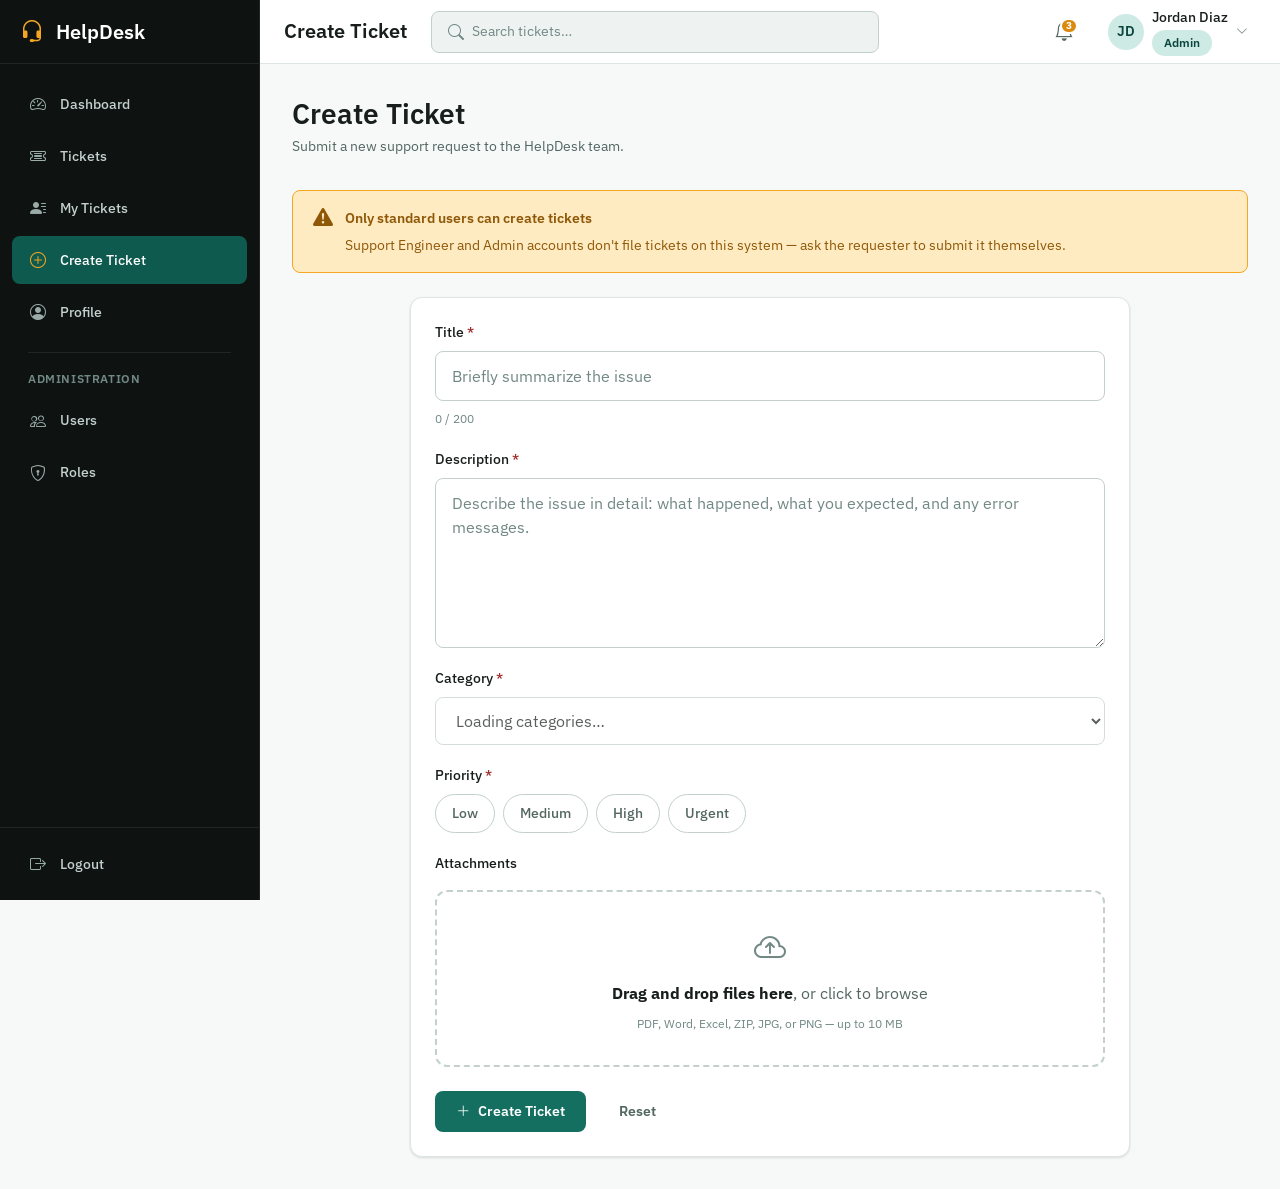
==== commit f6696afb: "feat(frontend): integrate ticket module with backend" ====
--- a/frontend/create-ticket.html
+++ b/frontend/create-ticket.html
@@ -89,7 +89,7 @@
         <button
           type="button"
           class="sidebar__link"
-          data-placeholder-action="Sign-out isn't connected to the backend yet."
+          data-logout-action
         >
           <i class="bi bi-box-arrow-right" aria-hidden="true"></i>
           <span>Logout</span>
@@ -161,7 +161,7 @@
               type="button"
               class="dropdown-menu__item"
               role="menuitem"
-              data-placeholder-action="Sign-out isn't connected to the backend yet."
+              data-logout-action
             >
               <i class="bi bi-box-arrow-right" aria-hidden="true"></i>
               Logout
@@ -176,6 +176,14 @@
         <div>
           <h1 class="page-header__title">Create Ticket</h1>
           <p class="page-header__subtitle">Submit a new support request to the HelpDesk team.</p>
+        </div>
+      </div>
+
+      <div class="alert alert--warning mb-6" id="wrong-role-notice" role="alert" hidden>
+        <i class="bi bi-exclamation-triangle-fill alert__icon" aria-hidden="true"></i>
+        <div>
+          <p class="alert__title">Only standard users can create tickets</p>
+          <p>Support Engineer and Admin accounts don't file tickets on this system — ask the requester to submit it themselves.</p>
         </div>
       </div>
 
@@ -217,16 +225,8 @@
 
             <div class="form-group">
               <label class="form-label form-label--required" for="category-select">Category</label>
-              <select class="form-control" id="category-select" name="category" aria-describedby="category-error" required>
-                <option value="" disabled selected>Select a category</option>
-                <option value="Software">Software</option>
-                <option value="Hardware">Hardware</option>
-                <option value="Network">Network</option>
-                <option value="Email">Email</option>
-                <option value="Accounts">Accounts</option>
-                <option value="Security">Security</option>
-                <option value="Infrastructure">Infrastructure</option>
-                <option value="Other">Other</option>
+              <select class="form-control" id="category-select" name="category" aria-describedby="category-error" required disabled>
+                <option value="" disabled selected>Loading categories…</option>
               </select>
               <p class="form-error" id="category-error" role="alert" hidden></p>
             </div>
--- a/frontend/css/layout.css
+++ b/frontend/css/layout.css
@@ -123,6 +123,12 @@
   font-family: var(--font-family-mono);
   font-size: var(--font-size-sm);
   color: var(--color-text-secondary);
+}
+
+/* Preserves manual line breaks in plain-text backend content (ticket
+   descriptions) without needing dangerouslySetInnerHTML-style HTML. */
+.whitespace-pre-line {
+  white-space: pre-line;
 }
 
 /* ---------- App shell skeleton ---------- */
--- a/frontend/css/components.css
+++ b/frontend/css/components.css
@@ -1453,7 +1453,11 @@
   gap: var(--space-1);
 }
 
-.attachment-row__action {
+/* Small square icon-only button — attachment download/delete originally,
+   now also the Users table's row actions. Generic on purpose: reach for
+   this instead of a one-off button style wherever a row/card needs a
+   compact icon action. */
+.icon-btn {
   display: inline-flex;
   align-items: center;
   justify-content: center;
@@ -1463,12 +1467,12 @@
   color: var(--color-text-muted);
 }
 
-.attachment-row__action:hover {
-  background-color: var(--color-bg-sunken);
-  color: var(--color-text-primary);
-}
-
-.attachment-row__action--danger:hover {
+.icon-btn:hover {
+  background-color: var(--color-bg-sunken);
+  color: var(--color-text-primary);
+}
+
+.icon-btn--danger:hover {
   color: var(--color-danger-600);
 }
 
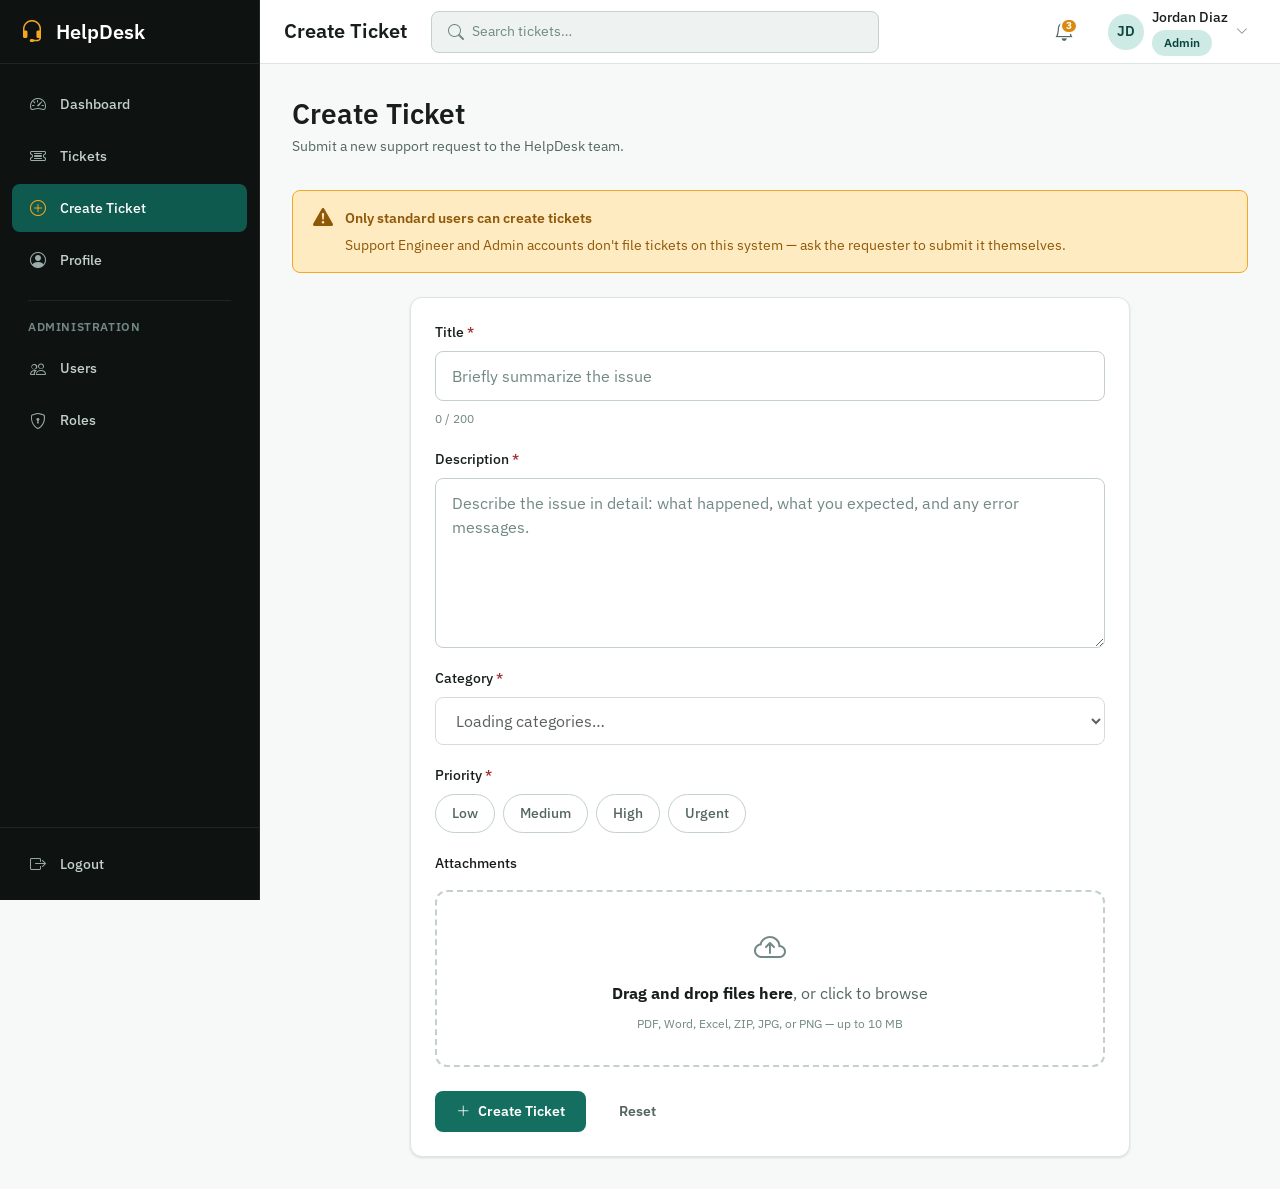
==== commit 8f3e96b8: "feat(frontend): complete admin integration and frontend polish" ====
--- a/frontend/create-ticket.html
+++ b/frontend/create-ticket.html
@@ -45,12 +45,6 @@
             <a class="sidebar__link" href="tickets.html" data-nav="tickets.html">
               <i class="bi bi-ticket-detailed" aria-hidden="true"></i>
               <span>Tickets</span>
-            </a>
-          </li>
-          <li>
-            <a class="sidebar__link" href="my-tickets.html" data-nav="my-tickets.html">
-              <i class="bi bi-person-lines-fill" aria-hidden="true"></i>
-              <span>My Tickets</span>
             </a>
           </li>
           <li>
